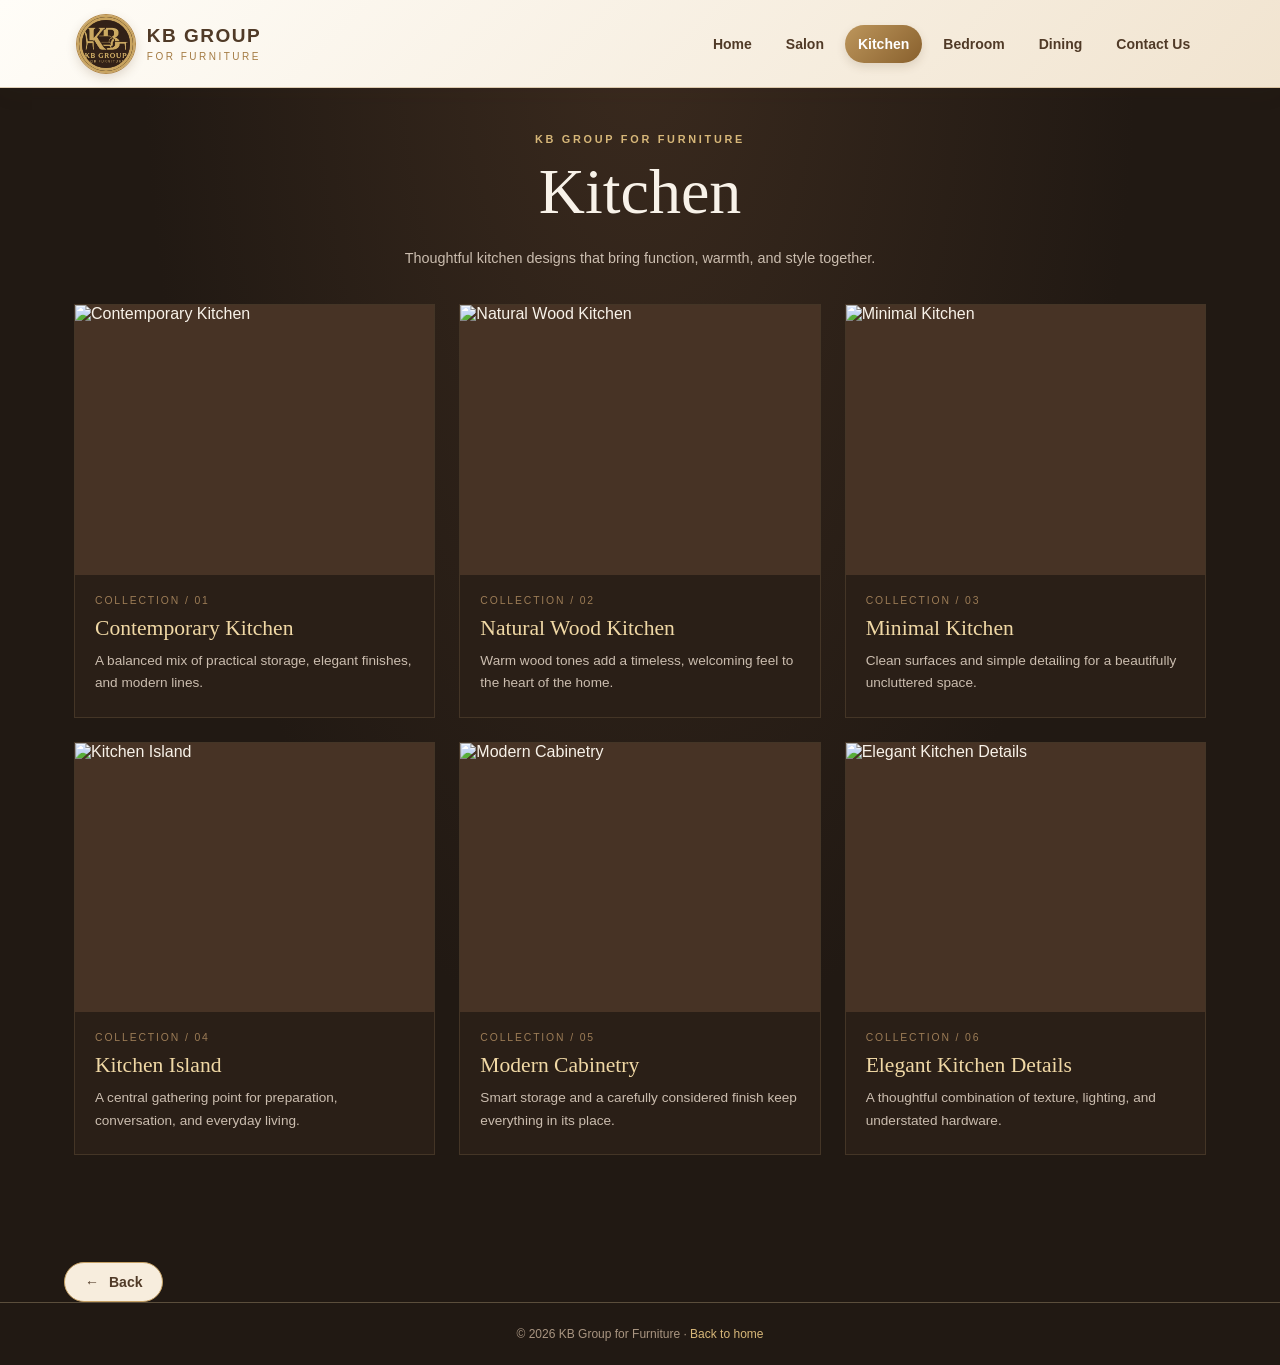
==== kitchen.html @ b0d2f5b3 "First version: landing page" ====
<!DOCTYPE html>
<html lang="en">
<head>
  <meta charset="UTF-8">
  <meta name="viewport" content="width=device-width, initial-scale=1.0">
  <meta name="theme-color" content="#2d2119">
  <title>Kitchen | KB Group for Furniture</title>
  <link rel="icon" type="image/jpeg" href="images/kb-logo (2).jpg">
  <link rel="preconnect" href="https://images.unsplash.com">
  <link rel="stylesheet" href="style.css">
  <script src="script.js" defer></script>
</head>
<body class="category-page" data-category="kitchen">

<nav class="navbar">
 <a href="index.html" class="brand">
  <span class="logo-circle logo-image">
    <img src="images/kb-logo (2).jpg" alt="KB Group for Furniture">
  </span>
  <span class="brand-name">
    <strong>KB GROUP</strong>
    <small>FOR FURNITURE</small>
  </span>
</a>

  <button
    class="menu-toggle"
    type="button"
    aria-label="Open navigation menu"
    aria-expanded="false"
    aria-controls="primary-navigation"
  >
    <span></span>
    <span></span>
    <span></span>
  </button>


  <div class="nav-links" id="primary-navigation">
    <a href="index.html" >Home</a>
    <a href="salon.html" >Salon</a>
    <a href="kitchen.html" class="active">Kitchen</a>
    <a href="bedroom.html" >Bedroom</a>
    <a href="dining.html" >Dining</a>
    <a href="index.html#contact" >Contact Us</a>
  </div>
</nav>

 
  <main>
    <section class="category-intro">
      <p class="eyebrow">KB GROUP FOR FURNITURE</p>
      <h1 data-category-title>Kitchen<span data-category-arabic>المطبخ</span></h1>
      <p data-category-intro>Discover furniture made for your home.</p>
    </section>
    <section class="gallery-wrap" aria-label="Kitchen furniture collection">
      <div class="furniture-gallery" data-gallery></div>
    </section>  <div class="page-back-wrap">
    <button class="back-button" type="button" onclick="goBack()">
      <span aria-hidden="true">←</span>
      Back
    </button>
  </div>
  </main>
  <footer class="category-footer">© <span id="year"></span> KB Group for Furniture · <a href="index.html">Back to home</a></footer> 
 
</body>
</html>
---- style.css ----
:root {
  --ink: #f8f2e9;
  --muted: #cbbdaf;
  --dark: #211913;
  --dark-2: #30231b;
  --wood: #78543a;
  --gold: #d7b779;
  --gold-light: #f0d8a5;
  --line: rgba(240, 216, 165, .28);
  --serif: Georgia, "Times New Roman", serif;
  --sans: Inter, "Segoe UI", Arial, sans-serif;
}
* { box-sizing: border-box; }
html { scroll-behavior: smooth; }
body { margin: 0; color: var(--ink); background: var(--dark); font-family: var(--sans); }
a { color: inherit; }
button, input, textarea { font: inherit; }
.home-hero { padding: 48px 20px 30px; text-align: center; position: relative; }
.brand-mark { width: 154px; height: 154px; margin: 0 auto 25px; border: 1px solid var(--gold); border-radius: 50%; display: grid; place-items: center; text-decoration: none; position: relative; background: radial-gradient(circle at 35% 25%, #61442e, #2c2018 68%); box-shadow: 0 0 0 8px rgba(215,183,121,.05), 0 0 36px rgba(215,183,121,.16), inset 0 0 24px rgba(215,183,121,.12); transition: all .4s ease; }
.brand-mark:hover { transform: rotate(-4deg) scale(1.03); box-shadow: 0 0 0 10px rgba(215,183,121,.07), 0 0 48px rgba(215,183,121,.25); }
.brand-initials { font-family: var(--serif); font-size: 4rem; letter-spacing: -.09em; padding-right: .09em; color: var(--gold-light); }
.brand-ring { position: absolute; inset: 9px; border: 1px solid rgba(215,183,121,.4); border-radius: 50%; }
.eyebrow { color: var(--gold); font-size: .68rem; font-weight: 700; letter-spacing: .25em; margin: 0 0 12px; }
.home-hero h1 { font-family: var(--serif); font-weight: 400; font-size: clamp(2.2rem, 5vw, 4rem); margin: 0; letter-spacing: -.035em; }
.home-hero h1 span { color: var(--gold); }
.hero-copy { color: var(--muted); margin: 14px 0 0; font-size: .98rem; letter-spacing: .03em; }
.home-main { max-width: 1000px; margin: 35px auto 82px; padding: 0 24px; }
.section-heading { text-align: center; margin-bottom: 28px; }
.section-heading h2 { margin: 0; font: 400 clamp(1.5rem, 3vw, 2.2rem) var(--serif); }
.section-heading h2 span { color: var(--gold); font: 500 1rem var(--sans); display: inline-block; margin-left: 10px; }
.category-grid { display: grid; grid-template-columns: repeat(2, minmax(0, 1fr)); gap: 18px; }
.category-card { min-height: 245px; aspect-ratio: 1.42 / 1; position: relative; overflow: hidden; border: 1px solid rgba(240,216,165,.23); border-radius: 5px; display: flex; align-items: flex-end; padding: 25px; text-decoration: none; isolation: isolate; background-color: #59402e; background-size: cover; background-position: center; transition: all .4s ease; box-shadow: 0 10px 26px rgba(0,0,0,.18); }
.category-card::before { content: ""; position: absolute; inset: 0; z-index: -1; background: linear-gradient(180deg, rgba(20,14,10,.05) 0%, rgba(20,14,10,.18) 30%, rgba(20,14,10,.9) 100%); transition: all .4s ease; }
.category-card::after { content: ""; position: absolute; inset: 0; border: 1px solid transparent; transition: all .4s ease; pointer-events: none; }
.category-card:hover, .category-card:focus-visible { transform: translateY(-7px) scale(1.025); border-color: var(--gold); box-shadow: 0 18px 42px rgba(0,0,0,.38), 0 0 22px rgba(215,183,121,.14); outline: none; }
.category-card:hover::before { background: linear-gradient(180deg, rgba(20,14,10,.08), rgba(20,14,10,.78)); }
.category-card:hover::after { inset: 9px; border-color: rgba(240,216,165,.7); }
.salon-card { background-image: url("images/salon-work-1.jpeg.jpeg"); }
.kitchen-card { background-image: url("images/kitchen-work-1.jpeg.jpeg"); }
.bedroom-card { background-image: url("images/bedroom-work-1.jpeg.jpeg"); }
.dining-card { background-image: url("images/dining-work-1.jpeg.jpeg"); }
.category-number { position: absolute; top: 19px; left: 21px; font-size: .75rem; letter-spacing: .15em; color: #fff1d5; }
.category-copy { display: flex; flex-direction: column; gap: 7px; position: relative; z-index: 1; transition: all .4s ease; }
.category-en { font: 400 clamp(1.6rem, 3vw, 2.25rem) var(--serif); }
.category-ar { color: var(--gold-light); font-size: .95rem; }
.card-arrow { position: absolute; right: 22px; bottom: 27px; font-size: 1.4rem; color: var(--gold-light); transition: all .4s ease; }
.category-card:hover .card-arrow { transform: translate(4px,-4px); }
.home-hint { text-align: center; color: var(--muted); font-size: .78rem; letter-spacing: .08em; margin-top: 25px; }
.home-hint span { color: var(--gold); padding-left: 7px; }
.site-footer { background: #18120e; border-top: 1px solid var(--line); padding: 48px max(24px, calc((100% - 1100px) / 2)) 18px; display: grid; grid-template-columns: 1fr 1fr 1.25fr; gap: 38px; }
.footer-brand { display: flex; align-items: flex-start; gap: 14px; }
.footer-monogram { display: grid; place-items: center; width: 48px; height: 48px; border: 1px solid var(--gold); border-radius: 50%; color: var(--gold); font: 1.35rem var(--serif); flex-shrink: 0; }
.footer-brand strong { font: 1.15rem var(--serif); }
.footer-brand p, .footer-contact a, .edit-note { color: var(--muted); font-size: .8rem; line-height: 1.7; }
.footer-brand p { margin: 8px 0; }
.footer-contact h3, .feedback-form h3 { margin: 0 0 15px; font: 1.25rem var(--serif); }
.footer-contact > a { display: block; text-decoration: none; margin: 6px 0; }
.footer-contact > a:hover { color: var(--gold-light); }
.social-links { display: flex; gap: 9px; margin-top: 15px; }
.social-links a { width: 34px; height: 34px; border: 1px solid var(--line); border-radius: 50%; display: grid; place-items: center; color: var(--gold); text-decoration: none; font-weight: 700; font-size: 1rem; transition: all .3s ease; }
.social-links a:hover { background: var(--gold); color: var(--dark); }
.edit-note { display: block; margin-top: 12px; font-size: .68rem; }
.feedback-form { display: flex; flex-direction: column; }
.feedback-form h3 span { display: block; color: var(--gold); font: .8rem var(--sans); margin-top: 6px; }
.feedback-form label, .rating-field legend { font-size: .75rem; color: var(--muted); margin: 10px 0 6px; }
.feedback-form input[type="text"], .feedback-form textarea { width: 100%; color: var(--ink); background: #251b14; border: 1px solid rgba(215,183,121,.23); border-radius: 3px; padding: 11px 12px; outline: none; resize: vertical; transition: all .3s ease; }
.feedback-form input:focus, .feedback-form textarea:focus { border-color: var(--gold); box-shadow: 0 0 0 3px rgba(215,183,121,.08); }
.rating-field { border: 0; padding: 0; margin: 8px 0 14px; }
.rating-field legend { padding: 0; }
.star-rating { display: flex; flex-direction: row-reverse; justify-content: flex-end; gap: 4px; }
.star-rating input { position: absolute; opacity: 0; pointer-events: none; }
.star-rating label { margin: 0; color: #695644; cursor: pointer; font-size: 1.6rem; transition: all .2s ease; }
.star-rating label:hover, .star-rating label:hover ~ label, .star-rating input:checked ~ label { color: var(--gold); }
.submit-button { border: 1px solid var(--gold); background: var(--gold); color: #241910; padding: 12px 15px; cursor: pointer; text-align: left; font-weight: 700; transition: all .3s ease; }
.submit-button span { float: right; }
.submit-button:hover { background: var(--gold-light); transform: translateY(-2px); }
.form-note { color: #a99581; font-size: .7rem; line-height: 1.5; }
.footer-bottom { grid-column: 1 / -1; display: flex; justify-content: space-between; gap: 15px; border-top: 1px solid rgba(215,183,121,.15); padding-top: 18px; margin-top: 5px; color: #9d8a79; font-size: .7rem; }

/* Category pages */
.category-page { min-height: 100vh; background: radial-gradient(ellipse at top, #3a2a1e 0%, var(--dark) 55%); }
.category-header { padding: 22px 20px 0; }
.category-nav { max-width: 660px; margin: 0 auto; display: flex; justify-content: center; gap: clamp(12px, 4vw, 35px); align-items: flex-start; }
.nav-circle { display: flex; flex-direction: column; align-items: center; gap: 8px; text-decoration: none; color: #b6a18b; font-size: .72rem; transition: all .4s ease; }
.nav-circle .nav-icon { width: 72px; height: 72px; border-radius: 50%; display: grid; place-items: center; border: 1px solid rgba(215,183,121,.4); background: linear-gradient(145deg, #60432d, #2b2018); color: var(--gold-light); font: 1.45rem var(--serif); box-shadow: inset 0 0 12px rgba(215,183,121,.07); transition: all .4s ease; }
.nav-circle:hover { color: var(--gold-light); transform: translateY(-4px); }
.nav-circle:hover .nav-icon, .nav-circle.active .nav-icon { border-color: var(--gold-light); box-shadow: 0 0 0 5px rgba(215,183,121,.08), 0 0 25px rgba(215,183,121,.2); transform: scale(1.05); }
.nav-circle.active { color: var(--gold-light); }
.nav-circle.active .nav-icon { background: linear-gradient(145deg, #98724b, #49301f); }
.category-intro { text-align: center; padding: 45px 20px 34px; }
.category-intro .eyebrow { margin-bottom: 10px; }
.category-intro h1 { font: 400 clamp(2.4rem, 5vw, 4rem) var(--serif); margin: 0; }
.category-intro h1 span { display: block; font: 1rem var(--sans); color: var(--gold); margin-top: 10px; }
.category-intro p:last-child { color: var(--muted); max-width: 570px; margin: 17px auto 0; line-height: 1.7; font-size: .9rem; }
.gallery-wrap { max-width: 1180px; margin: 0 auto; padding: 0 24px 85px; }
.furniture-gallery { display: grid; grid-template-columns: repeat(3, minmax(0, 1fr)); gap: 24px; }
.furniture-item { background: #2a1f17; border: 1px solid rgba(215,183,121,.15); overflow: hidden; transition: all .4s ease; }
.furniture-item:hover { transform: translateY(-6px); border-color: rgba(215,183,121,.55); box-shadow: 0 18px 35px rgba(0,0,0,.24); }
.furniture-image-wrap { aspect-ratio: 4 / 3; overflow: hidden; background: #473325; }
.furniture-image-wrap img { display: block; width: 100%; height: 100%; object-fit: cover; transition: all .6s ease; }
.furniture-item:hover img { transform: scale(1.06); }
.furniture-item-copy { padding: 20px 20px 22px; }
.furniture-item-copy h2 { font: 400 1.35rem var(--serif); margin: 0 0 9px; color: var(--gold-light); }
.furniture-item-copy p { color: var(--muted); line-height: 1.65; font-size: .85rem; margin: 0; }
.item-number { color: #9c7c56; letter-spacing: .18em; font-size: .65rem; margin-bottom: 10px; display: block; }
.category-footer { border-top: 1px solid var(--line); padding: 24px; text-align: center; color: #a99581; font-size: .75rem; }
.category-footer a { color: var(--gold); text-decoration: none; }
@media (max-width: 850px) { .site-footer { grid-template-columns: 1fr 1fr; } .feedback-form { grid-column: 1 / -1; max-width: 600px; } .furniture-gallery { grid-template-columns: repeat(2, minmax(0,1fr)); } }
@media (max-width: 560px) {
  .home-hero { padding-top: 34px; }
  .brand-mark { width: 126px; height: 126px; }
  .brand-initials { font-size: 3.3rem; }
  .home-main { margin-top: 26px; padding: 0 14px; }
  .category-grid { gap: 10px; }
  .category-card { min-height: 190px; padding: 14px; aspect-ratio: .88 / 1; }
  .category-number { top: 12px; left: 13px; }
  .category-en { font-size: 1.3rem; }
  .category-ar { font-size: .78rem; }
  .card-arrow { right: 13px; bottom: 15px; }
  .section-heading h2 span { display: block; margin: 9px 0 0; }
  .site-footer { grid-template-columns: 1fr; gap: 28px; padding-top: 34px; }
  .feedback-form { grid-column: auto; }
  .footer-bottom { flex-direction: column; }
  .category-header { padding-top: 17px; }
  .category-nav { gap: 8px; }
  .nav-circle { font-size: .62rem; gap: 6px; }
  .nav-circle .nav-icon { width: 56px; height: 56px; font-size: 1.1rem; }
  .category-intro { padding: 35px 18px 28px; }
  .gallery-wrap { padding: 0 14px 55px; }
  .furniture-gallery { grid-template-columns: 1fr; gap: 16px; }
  .furniture-item-copy { padding: 17px; }
}
@media (prefers-reduced-motion: reduce) { *, *::before, *::after { scroll-behavior: auto !important; transition-duration: .01ms !important; animation-duration: .01ms !important; } }

/* Homepage cards transform into the small category navigation before opening a page. */
.home-hero.logo-fading .brand-mark { opacity: 0; transform: scale(.55); }
.home-hero.logo-fading .eyebrow, .home-hero.logo-fading h1, .home-hero.logo-fading .hero-copy { opacity: 0; transition: all .35s ease; }
.home-category-grid.is-transitioning { gap: 12px; }
.home-category-grid .category-card.nav-transform { min-height: 0; aspect-ratio: 1; padding: 0; border-radius: 50%; animation: circle-arrive .72s cubic-bezier(.2,.8,.2,1) both; animation-delay: calc(var(--nav-index) * 45ms); }
.home-category-grid .category-card.nav-transform::before { background: rgba(38,27,19,.42); }
.home-category-grid .category-card.nav-transform .category-copy { align-items: center; justify-content: center; width: 100%; height: 100%; text-align: center; padding: 8px; }
.home-category-grid .category-card.nav-transform .category-en { font-size: clamp(.65rem, 1.6vw, .9rem); }
.home-category-grid .category-card.nav-transform .category-ar, .home-category-grid .category-card.nav-transform .category-number, .home-category-grid .category-card.nav-transform .card-arrow { display: none; }
.home-category-grid .category-card.nav-transform.selected { border-color: var(--gold-light); box-shadow: 0 0 0 5px rgba(215,183,121,.12), 0 0 35px rgba(215,183,121,.3); }
@keyframes circle-arrive { from { border-radius: 5px; transform: translateY(0) scale(1); } to { border-radius: 50%; transform: translateY(-10px) scale(.82); } }
@media (max-width: 560px) {
  .home-category-grid.is-transitioning { gap: 7px; }
  .home-category-grid .category-card.nav-transform { padding: 0; }
  .home-category-grid .category-card.nav-transform .category-en { font-size: .58rem; }
}

/* ===== KB Group Navigation Bar ===== */

.navbar {
  width: 100%;
  min-height: 88px;
  padding: 14px 6%;
  display: flex;
  align-items: center;
  justify-content: space-between;
  gap: 24px;
  background: linear-gradient(135deg, #fffdf8, #f1e4d0);
  border-bottom: 1px solid rgba(166, 124, 65, 0.35);
  box-shadow: 0 5px 20px rgba(65, 45, 25, 0.08);
  position: relative;
  z-index: 100;
  box-sizing: border-box;
}

/* Logo and brand name */
.brand {
  display: flex;
  align-items: center;
  gap: 12px;
  text-decoration: none;
  flex-shrink: 0;
}

.logo-circle {
  width: 58px;
  height: 58px;
  border-radius: 50%;
  display: flex;
  align-items: center;
  justify-content: center;
  color: #fff8e9;
  font-family: Georgia, serif;
  font-size: 23px;
  font-weight: bold;
  letter-spacing: 1px;
  background: linear-gradient(145deg, #d8b477, #88602d);
  border: 3px solid #fff4d9;
  outline: 1px solid #b48a4a;
  box-shadow: 0 4px 12px rgba(90, 59, 24, 0.25);
  transition: transform 0.3s ease, box-shadow 0.3s ease;
}

.brand:hover .logo-circle {
  transform: rotate(-8deg) scale(1.08);
  box-shadow: 0 6px 18px rgba(90, 59, 24, 0.35);
}

.brand-name {
  display: flex;
  flex-direction: column;
  gap: 4px;
}

.brand-name strong {
  color: #503a27;
  font-size: 19px;
  letter-spacing: 1.5px;
}

.brand-name small {
  color: #a47b43;
  font-size: 10px;
  letter-spacing: 2.5px;
}

/* Navigation links */
.nav-links {
  display: flex;
  align-items: center;
  justify-content: flex-end;
  gap: 8px;
  flex-wrap: wrap;
}

.nav-links a {
  color: #503a27;
  text-decoration: none;
  font-size: 14px;
  font-weight: 600;
  padding: 11px 13px;
  border-radius: 24px;
  transition: all 0.25s ease;
}

.nav-links a:hover,
.nav-links a.active {
  color: #fff;
  background: linear-gradient(135deg, #bd965c, #88602d);
  box-shadow: 0 4px 10px rgba(90, 59, 24, 0.15);
}

/* Mobile layout */
@media (max-width: 760px) {
  .navbar {
    flex-direction: column;
    gap: 16px;
    padding: 16px 12px;
  }

  .nav-links {
    justify-content: center;
    gap: 5px;
  }

  .nav-links a {
    font-size: 12px;
    padding: 9px 10px;
  }

  .logo-circle {
    width: 52px;
    height: 52px;
    font-size: 21px;
  }
}

/* ===== Luxury Home Hero Redesign ===== */

.hero {
  min-height: 560px;
  padding: 55px 24px 65px;
  display: flex;
  flex-direction: column;
  align-items: center;
  justify-content: center;
  text-align: center;
  background:
    radial-gradient(ellipse at top, #3b2b1f 0%, #241a13 65%);
  overflow: hidden;
}

/* Make the center logo smaller and more elegant */
.hero .hero-logo,
.hero .logo-circle,
.hero .main-logo {
  width: 105px;
  height: 105px;
  margin: 0 auto 25px;
  font-size: 38px;
  border: 2px solid #c9a45f;
  box-shadow: 0 0 0 8px rgba(201, 164, 95, 0.07);
}

/* Small gold tagline */
.hero .eyebrow,
.hero .subtitle-label {
  color: #d6b36f;
  font-size: 12px;
  font-weight: 700;
  letter-spacing: 4px;
  margin: 0 0 18px;
}

/* Main title */
.hero h1 {
  max-width: 1000px;
  margin: 0 auto 18px;
  color: #fff8ee;
  font-family: Georgia, "Times New Roman", serif;
  font-size: clamp(38px, 5vw, 72px);
  line-height: 1.12;
  letter-spacing: -1.5px;
}

.hero h1 span {
  color: #d8b36d;
}

/* Supporting text */
.hero p {
  max-width: 650px;
  margin: 0 auto;
  color: #d0c3b5;
  font-size: 17px;
  line-height: 1.8;
}

/* Collections section */
.collections {
  padding: 35px 24px 65px;
  text-align: center;
}

.collections .eyebrow {
  color: #d6b36f;
  font-size: 12px;
  font-weight: 700;
  letter-spacing: 3px;
}

.collections h2 {
  margin: 12px 0 30px;
  color: #fff8ee;
  font-family: Georgia, "Times New Roman", serif;
  font-size: clamp(30px, 4vw, 48px);
  line-height: 1.25;
}

.collections .arabic-title {
  color: #d8b36d;
  font-family: Arial, sans-serif;
  font-size: 0.65em;
  margin-inline-start: 12px;
}


/* ===== Refined Home Hero ===== */

.home-hero {
  position: relative;
  min-height: 480px;
  padding: 75px 24px 65px;
  display: flex;
  align-items: center;
  justify-content: center;
  text-align: center;
  overflow: hidden;
  background:
    radial-gradient(ellipse at 50% 0%, #453020 0%, #2d2119 48%, #211811 100%);
  border-bottom: 1px solid rgba(205, 170, 104, 0.25);
}

.home-hero::before {
  content: "";
  position: absolute;
  width: 420px;
  height: 420px;
  border: 1px solid rgba(210, 176, 112, 0.09);
  border-radius: 50%;
  top: -270px;
  left: 50%;
  transform: translateX(-50%);
  box-shadow:
    0 0 0 35px rgba(210, 176, 112, 0.025),
    0 0 0 70px rgba(210, 176, 112, 0.02);
  pointer-events: none;
}

.hero-content {
  position: relative;
  z-index: 1;
  width: 100%;
  max-width: 1000px;
  margin: 0 auto;
}

.home-hero .eyebrow {
  margin: 0 0 22px;
  color: #d9b66f;
  font-size: 12px;
  font-weight: 700;
  letter-spacing: 4px;
}

.home-hero h1 {
  max-width: 950px;
  margin: 0 auto 22px;
  color: #fff7ed;
  font-family: Georgia, "Times New Roman", serif;
  font-size: clamp(42px, 5.2vw, 76px);
  font-weight: 600;
  line-height: 1.12;
  letter-spacing: -1.5px;
}

.home-hero h1 span {
  display: block;
  margin-top: 8px;
  color: #d7b36e;
}

.home-hero .hero-copy {
  max-width: 610px;
  margin: 0 auto;
  color: #d4c6b8;
  font-size: 17px;
  line-height: 1.9;
}

.hero-button {
  display: inline-flex;
  align-items: center;
  justify-content: center;
  gap: 12px;
  margin-top: 30px;
  padding: 14px 25px;
  border: 1px solid #d7b36e;
  border-radius: 30px;
  background: linear-gradient(135deg, #d8b775, #a77c3f);
  color: #241a13;
  font-size: 14px;
  font-weight: 700;
  text-decoration: none;
  box-shadow: 0 8px 22px rgba(0, 0, 0, 0.18);
  transition: transform 0.25s ease, box-shadow 0.25s ease;
}

.hero-button:hover {
  transform: translateY(-3px);
  box-shadow: 0 12px 28px rgba(0, 0, 0, 0.28);
}

.hero-button span {
  font-size: 20px;
  line-height: 1;
}

.home-hero .hero-arabic {
  margin: 23px 0 0;
  color: #bca17a;
  font-size: 15px;
  letter-spacing: 0.5px;
}

/* Collections heading */
.home-main {
  scroll-margin-top: 25px;
}

.section-heading {
  padding: 45px 20px 30px;
  text-align: center;
}

.section-heading .eyebrow {
  margin-bottom: 12px;
  color: #d1ad6d;
  font-size: 11px;
  font-weight: 700;
  letter-spacing: 3px;
}

.section-heading h2 {
  margin: 0;
  color: #fff7ed;
  font-family: Georgia, "Times New Roman", serif;
  font-size: clamp(30px, 4vw, 46px);
  line-height: 1.4;
}

.section-heading h2 span {
  display: inline-block;
  margin-inline-start: 12px;
  color: #d7b36e;
  font-family: Arial, sans-serif;
  font-size: 0.55em;
  font-weight: 500;
}

/* Mobile */
@media (max-width: 760px) {
  .home-hero {
    min-height: 0;
    padding: 65px 20px 55px;
  }

  .home-hero .eyebrow {
    font-size: 10px;
    letter-spacing: 3px;
  }

  .home-hero h1 {
    font-size: clamp(37px, 9vw, 54px);
    letter-spacing: -0.7px;
  }

  .home-hero .hero-copy {
    font-size: 15px;
  }

  .hero-button {
    margin-top: 24px;
  }

  .section-heading {
    padding-top: 35px;
  }

  .section-heading h2 span {
    display: block;
    margin: 8px 0 0;
  }
}

/* Back button */
.page-back-wrap {
  max-width: 1200px;
  margin: 22px auto 0;
  padding: 0 24px;
}

.back-button {
  display: inline-flex;
  align-items: center;
  justify-content: center;
  gap: 10px;
  padding: 11px 20px;
  border: 1px solid #c5a064;
  border-radius: 28px;
  background: #f7eddd;
  color: #503a27;
  font-size: 14px;
  font-weight: 600;
  cursor: pointer;
  transition: all 0.25s ease;
}

.back-button:hover {
  background: linear-gradient(135deg, #d8b775, #a77c3f);
  color: #fff;
  transform: translateX(-3px);
  box-shadow: 0 5px 14px rgba(80, 58, 39, 0.15);
}

/* Keep the navigation consistent across pages */
.navbar {
  position: relative;
  z-index: 100;
}

@media (max-width: 760px) {
  .page-back-wrap {
    margin-top: 16px;
    padding: 0 16px;
  }
}

/* ===== Responsive Mobile Navigation ===== */

.navbar {
  position: relative;
  z-index: 1000;
}

/* Hamburger button: hidden on desktop */
.menu-toggle {
  display: none;
  width: 44px;
  height: 44px;
  padding: 10px;
  flex-shrink: 0;
  border: 1px solid rgba(166, 124, 65, 0.45);
  border-radius: 12px;
  background: #fff8ed;
  cursor: pointer;
  align-items: center;
  justify-content: center;
  flex-direction: column;
  gap: 5px;
}

.menu-toggle span {
  display: block;
  width: 21px;
  height: 2px;
  border-radius: 5px;
  background: #634626;
  transition: transform 0.25s ease, opacity 0.25s ease;
}

/* Mobile menu */
@media (max-width: 760px) {
  .navbar {
    min-height: 76px;
    padding: 12px 16px;
    flex-direction: row;
    justify-content: space-between;
    align-items: center;
    flex-wrap: wrap;
    gap: 0;
  }

  .brand {
    gap: 9px;
    min-width: 0;
  }

  .logo-circle {
    width: 46px;
    height: 46px;
    font-size: 19px;
  }

  .brand-name strong {
    font-size: 15px;
    letter-spacing: 1px;
  }

  .brand-name small {
    font-size: 9px;
    letter-spacing: 1.5px;
  }

  .menu-toggle {
    display: flex;
  }

  .nav-links {
    display: none;
    width: 100%;
    flex-direction: column;
    align-items: stretch;
    justify-content: flex-start;
    gap: 5px;
    margin-top: 14px;
    padding: 12px;
    background: #fffaf1;
    border: 1px solid rgba(166, 124, 65, 0.25);
    border-radius: 16px;
    box-shadow: 0 12px 25px rgba(45, 33, 25, 0.12);
  }

  .nav-links.is-open {
    display: flex;
  }

  .nav-links a {
    display: block;
    width: 100%;
    box-sizing: border-box;
    padding: 13px 15px;
    border-radius: 10px;
    font-size: 15px;
  }

  .nav-links a:hover,
  .nav-links a.active {
    background: linear-gradient(135deg, #bd965c, #88602d);
    color: #fff;
  }

  /* Animate hamburger into an X */
  .menu-toggle.is-open span:nth-child(1) {
    transform: translateY(7px) rotate(45deg);
  }

  .menu-toggle.is-open span:nth-child(2) {
    opacity: 0;
  }

  .menu-toggle.is-open span:nth-child(3) {
    transform: translateY(-7px) rotate(-45deg);
  }
}

/* Real KB Group logo */
.brand {
  display: flex;
  align-items: center;
  flex-shrink: 0;
  text-decoration: none;
}

.brand-logo {
  display: block;
  width: 145px;
  height: 76px;
  object-fit: contain;
  object-position: center;
  border-radius: 8px;
  transition: transform 0.25s ease;
}

.brand:hover .brand-logo {
  transform: scale(1.03);
}

/* Mobile logo size */
@media (max-width: 760px) {
  .brand-logo {
    width: 112px;
    height: 60px;
  }
}

/* Circular logo treatment */
.logo-circle.logo-image {
  width: 58px;
  height: 58px;
  padding: 0;
  overflow: hidden;
  display: flex;
  align-items: center;
  justify-content: center;
  border-radius: 50%;
  box-sizing: border-box;
  background: #4a3020;
  border: 2px solid #c9a45f;
  outline: 1px solid #b48a4a;
  box-shadow: 0 4px 12px rgba(90, 59, 24, 0.2);
}

.logo-circle.logo-image img {
  width: 100%;
  height: 100%;
  object-fit: cover;
  border-radius: 50%;
  display: block;
}

@media (max-width: 760px) {
  .logo-circle.logo-image {
    width: 46px;
    height: 46px;
  }
}

/* Force the logo into a perfect circle */
.navbar .brand .logo-circle.logo-image {
  width: 58px !important;
  height: 58px !important;
  min-width: 58px;
  min-height: 58px;
  padding: 0 !important;
  border-radius: 50% !important;
  overflow: hidden !important;
  display: block !important;
  flex-shrink: 0;
  box-sizing: border-box;
  background: #3b281b;
  border: 2px solid #c9a45f;
  outline: 1px solid #b48a4a;
}

.navbar .brand .logo-circle.logo-image img {
  width: 100% !important;
  height: 100% !important;
  max-width: none !important;
  object-fit: cover;
  object-position: center;
  border-radius: 50% !important;
  display: block;
}

@media (max-width: 760px) {
  .navbar .brand .logo-circle.logo-image {
    width: 46px !important;
    height: 46px !important;
    min-width: 46px;
    min-height: 46px;
  }
}

.navbar .brand img {
  width: 58px !important;
  height: 58px !important;
  object-fit: cover !important;
  border-radius: 50% !important;
  overflow: hidden !important;
  border: 3px solid #c9a45f !important;
  box-sizing: border-box !important;
  display: block !important;
}

/* Fix KB logo shape in navbar */
.navbar .brand .logo-circle.logo-image {
  display: block !important;
  width: 58px !important;
  height: 58px !important;
  min-width: 58px !important;
  min-height: 58px !important;
  flex: 0 0 58px !important;
  padding: 0 !important;
  margin: 0 !important;
  overflow: hidden !important;
  border-radius: 50% !important;
  box-sizing: border-box !important;
  border: 2px solid #c9a45f !important;
  outline: 1px solid #b48a4a;
  background: #3b281b;
  line-height: 0;
}

.navbar .brand .logo-circle.logo-image img {
  display: block !important;
  width: 100% !important;
  height: 100% !important;
  max-width: none !important;
  max-height: none !important;
  padding: 0 !important;
  margin: 0 !important;
  object-fit: cover !important;
  object-position: center !important;
  border-radius: 50% !important;
}

@media (max-width: 760px) {
  .navbar .brand .logo-circle.logo-image {
    width: 46px !important;
    height: 46px !important;
    min-width: 46px !important;
    min-height: 46px !important;
    flex-basis: 46px !important;
  }
}
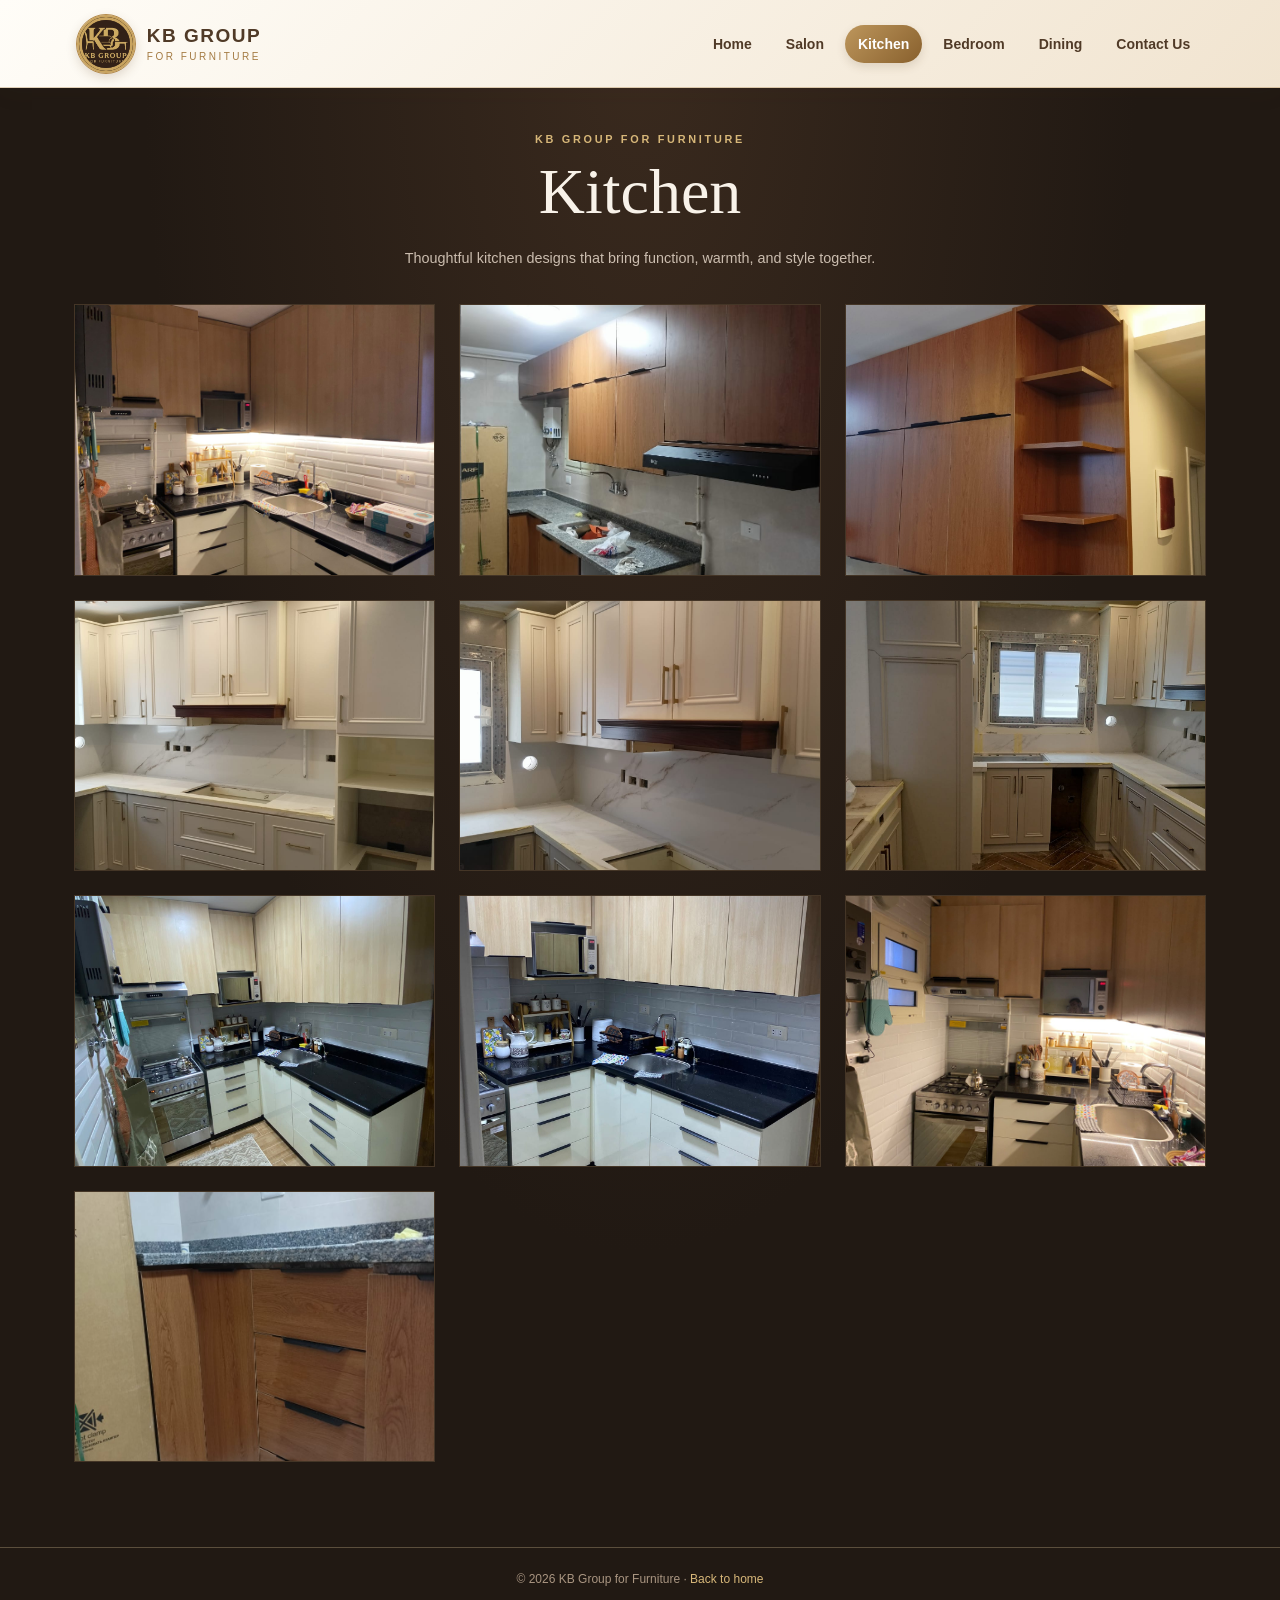
==== commit a1ae61e6: "Finalized version of the landing page" ====
--- a/kitchen.html
+++ b/kitchen.html
@@ -55,12 +55,7 @@
     </section>
     <section class="gallery-wrap" aria-label="Kitchen furniture collection">
       <div class="furniture-gallery" data-gallery></div>
-    </section>  <div class="page-back-wrap">
-    <button class="back-button" type="button" onclick="goBack()">
-      <span aria-hidden="true">←</span>
-      Back
-    </button>
-  </div>
+    </section>  
   </main>
   <footer class="category-footer">© <span id="year"></span> KB Group for Furniture · <a href="index.html">Back to home</a></footer> 
  
